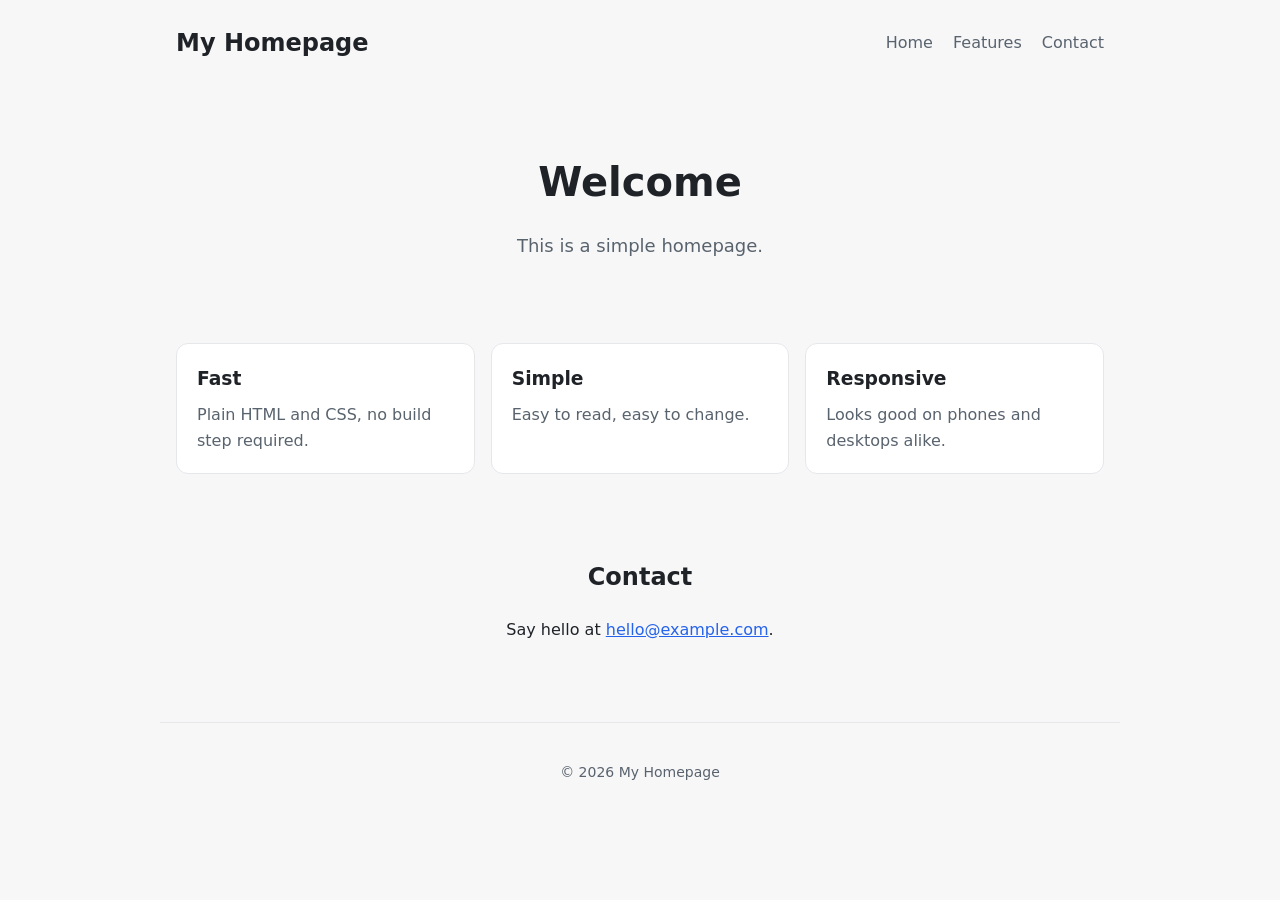
==== bcpaas/index.html @ a7280174 "Move repo2 content into bcpaas/" ====
<!doctype html>
<html lang="en">
<head>
  <meta charset="utf-8">
  <meta name="viewport" content="width=device-width, initial-scale=1">
  <title>My Homepage</title>
  <link rel="stylesheet" href="styles.css">
</head>
<body>
  <header>
    <h1>My Homepage</h1>
    <nav>
      <a href="#hero">Home</a>
      <a href="#features">Features</a>
      <a href="#contact">Contact</a>
    </nav>
  </header>
  <main>
    <section id="hero">
      <h2>Welcome</h2>
      <p>This is a simple homepage.</p>
    </section>

    <section id="features">
      <article class="card">
        <h3>Fast</h3>
        <p>Plain HTML and CSS, no build step required.</p>
      </article>
      <article class="card">
        <h3>Simple</h3>
        <p>Easy to read, easy to change.</p>
      </article>
      <article class="card">
        <h3>Responsive</h3>
        <p>Looks good on phones and desktops alike.</p>
      </article>
    </section>

    <section id="contact">
      <h2>Contact</h2>
      <p>Say hello at <a href="mailto:hello@example.com">hello@example.com</a>.</p>
    </section>
  </main>
  <footer>
    <p>&copy; <span id="year">2026</span> My Homepage</p>
  </footer>
  <script>
    document.getElementById("year").textContent = new Date().getFullYear();
  </script>
</body>
</html>
---- bcpaas/styles.css ----
:root {
  --bg: #f7f7f8;
  --text: #1f2328;
  --muted: #59636e;
  --accent: #2563eb;
  --card: #ffffff;
  --border: #e5e7eb;
}

* {
  box-sizing: border-box;
}

body {
  margin: 0;
  font-family: system-ui, -apple-system, "Segoe UI", Roboto, sans-serif;
  line-height: 1.6;
  color: var(--text);
  background: var(--bg);
}

header,
main,
footer {
  max-width: 960px;
  margin: 0 auto;
  padding: 0 16px;
}

header {
  display: flex;
  flex-wrap: wrap;
  gap: 12px;
  align-items: center;
  justify-content: space-between;
  padding-top: 24px;
  padding-bottom: 24px;
}

nav {
  display: flex;
  gap: 20px;
}

nav a {
  color: var(--muted);
  text-decoration: none;
}

nav a:hover {
  color: var(--accent);
}

h1 {
  margin: 0;
  font-size: 1.5rem;
}

#hero {
  padding: 64px 0;
  text-align: center;
}

#hero h2 {
  font-size: 2.5rem;
  margin: 0 0 12px;
}

#hero p {
  color: var(--muted);
  font-size: 1.125rem;
}

#features {
  display: grid;
  grid-template-columns: repeat(auto-fit, minmax(220px, 1fr));
  gap: 16px;
  padding-bottom: 64px;
}

.card {
  background: var(--card);
  border: 1px solid var(--border);
  border-radius: 12px;
  padding: 20px;
}

.card h3 {
  margin: 0 0 8px;
}

.card p {
  margin: 0;
  color: var(--muted);
}

#contact {
  padding-bottom: 64px;
  text-align: center;
}

#contact a {
  color: var(--accent);
}

footer {
  border-top: 1px solid var(--border);
  padding-top: 24px;
  padding-bottom: 24px;
  color: var(--muted);
  font-size: 0.875rem;
  text-align: center;
}
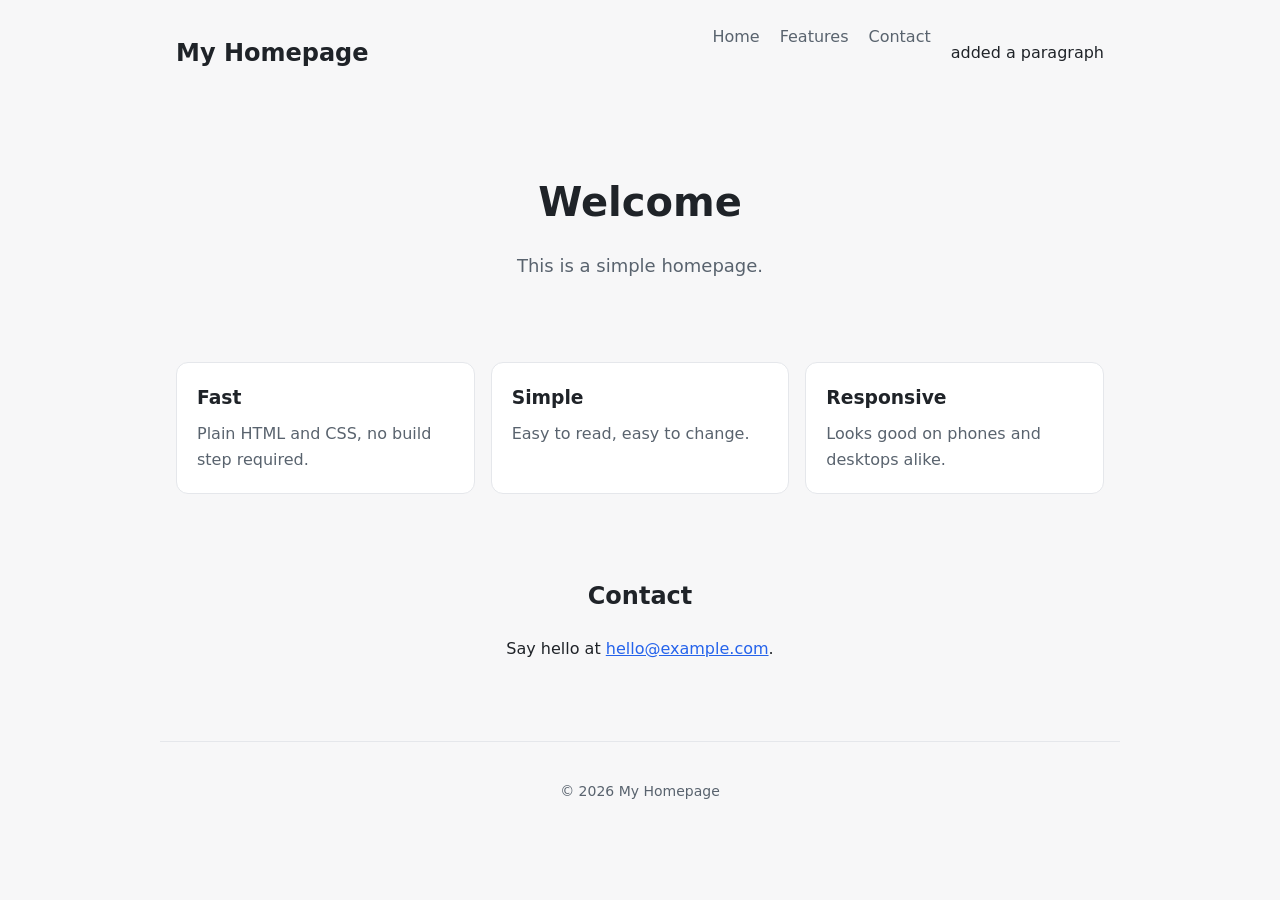
==== commit c6cc2b56: "new changes" ====
--- a/bcpaas/index.html
+++ b/bcpaas/index.html
@@ -13,6 +13,7 @@
       <a href="#hero">Home</a>
       <a href="#features">Features</a>
       <a href="#contact">Contact</a>
+      <p>added a paragraph</p>
     </nav>
   </header>
   <main>
